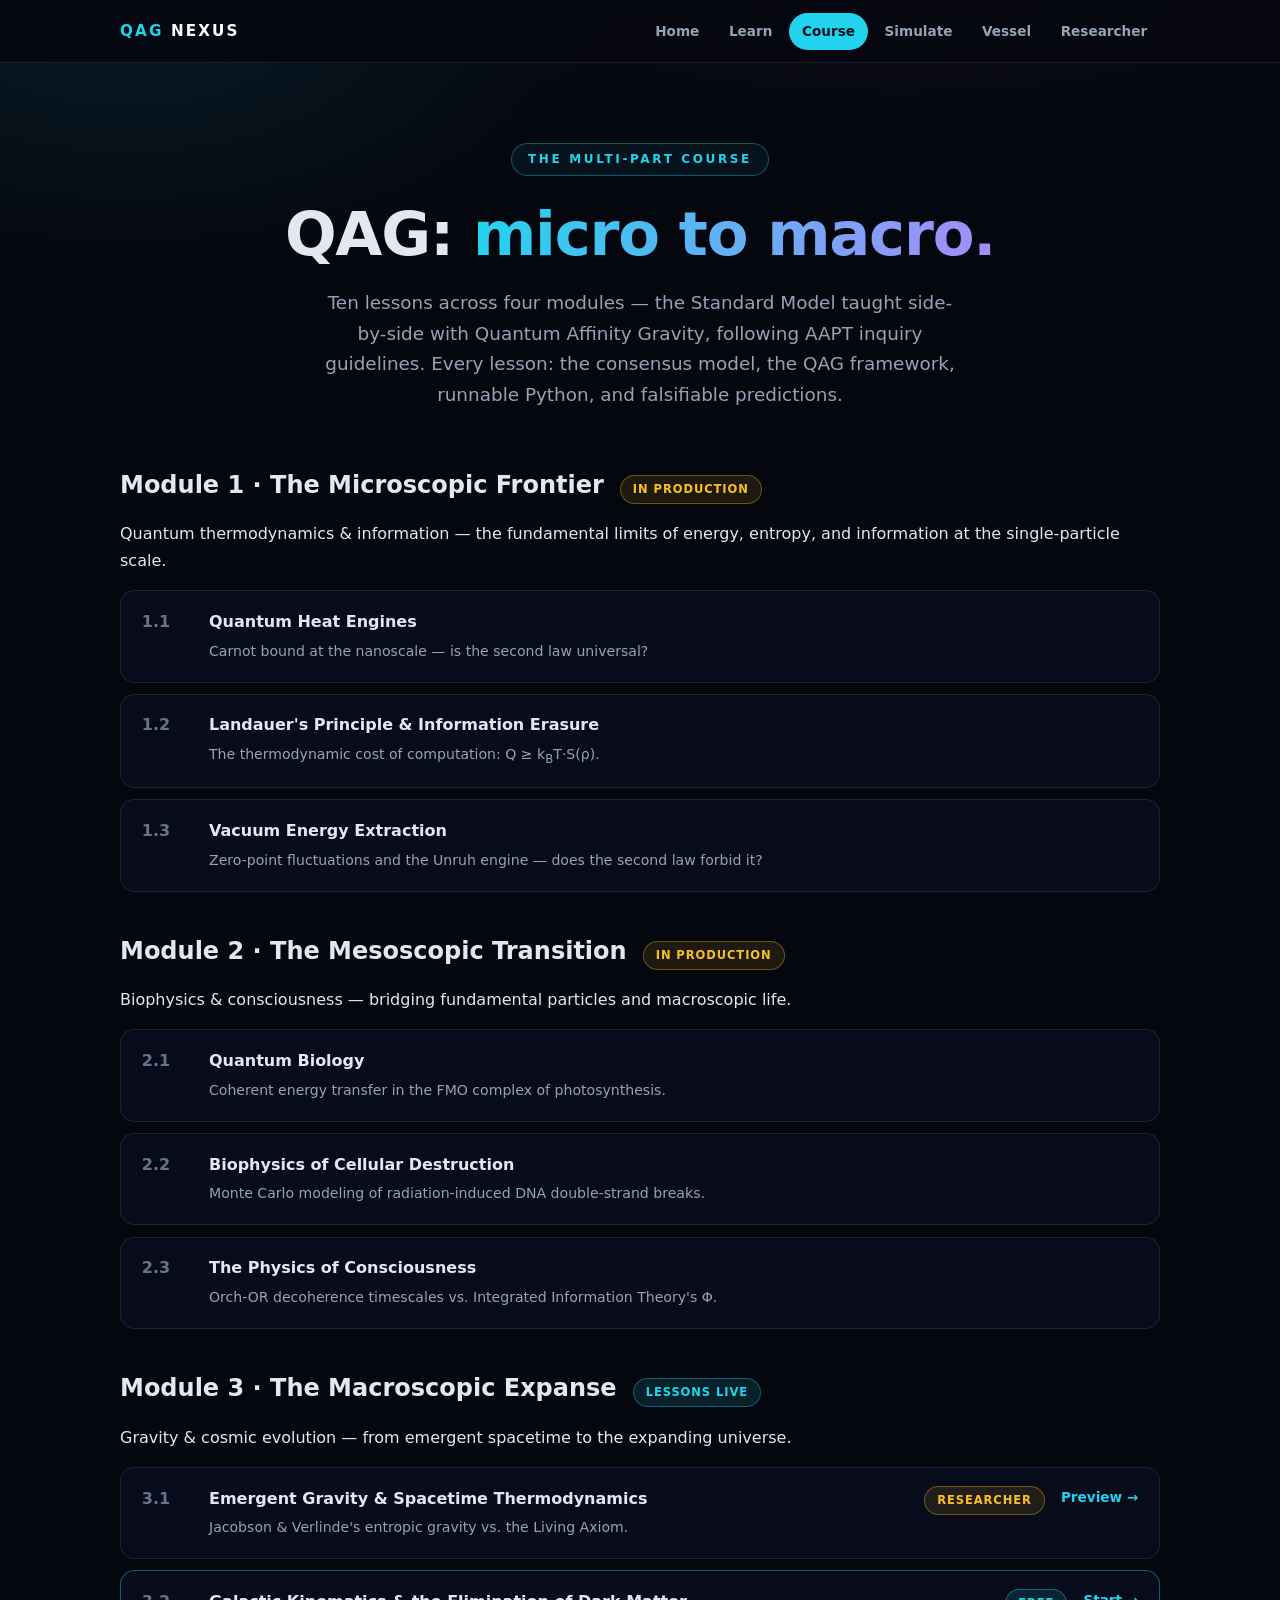
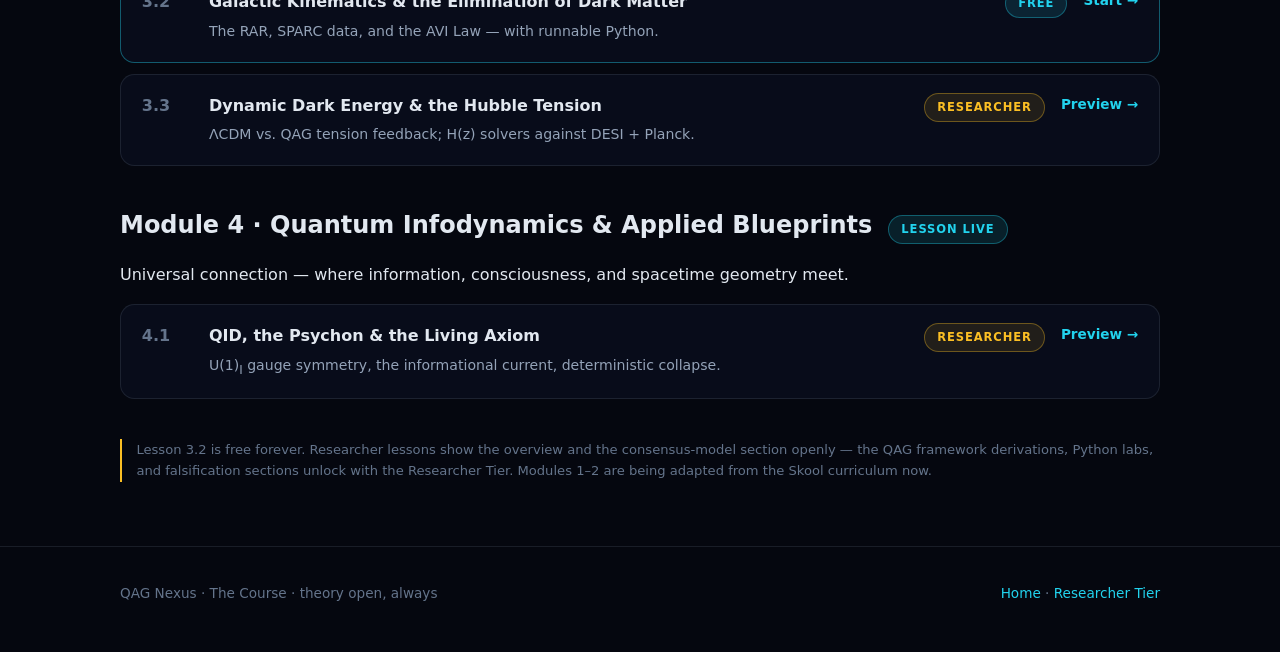
==== course.html @ 3c5d2d1f "QAG Nexus site: all pages, course, research validation section" ====
<!DOCTYPE html>
<html lang="en">
<head>
<meta charset="UTF-8">
<meta name="viewport" content="width=device-width, initial-scale=1.0">
<title>The Course — QAG Nexus</title>
<meta name="description" content="QAG: Micro to Macro — the full multi-part physics course. Standard Model side-by-side with Quantum Affinity Gravity.">
<link rel="stylesheet" href="../nexus.css">
<style>
.mod { margin-bottom: 2.5rem; }
.mod-head { display:flex; align-items:baseline; gap:1rem; flex-wrap:wrap; margin-bottom:1rem; }
.mod-head h2 { margin:0; }
.lesson { display:flex; gap:1rem; align-items:flex-start; padding:1.1rem 1.3rem; border:1px solid var(--line); border-radius:0.9rem; margin-bottom:0.7rem; background:rgba(13,19,38,0.5); }
.lesson .n { font-weight:800; color:var(--dim); min-width:3.2rem; }
.lesson .t { flex:1; }
.lesson .t b { display:block; margin-bottom:0.15rem; }
.lesson .t span { color:var(--muted); font-size:0.88rem; }
.lesson a.lgo { white-space:nowrap; font-size:0.85rem; font-weight:700; }
</style>
</head>
<body>
<script src="../nav.js"></script>

<header class="hero wrap" style="padding-bottom:1.5rem">
  <span class="eyebrow">The multi-part course</span>
  <h1>QAG: <span class="grad">micro to macro.</span></h1>
  <p class="lede">Ten lessons across four modules — the Standard Model taught side-by-side with Quantum Affinity Gravity, following AAPT inquiry guidelines. Every lesson: the consensus model, the QAG framework, runnable Python, and falsifiable predictions.</p>
</header>

<main class="wrap">
  <section class="mod">
    <div class="mod-head"><h2>Module 1 · The Microscopic Frontier</h2><span class="pill soon">IN PRODUCTION</span></div>
    <p class="sub">Quantum thermodynamics &amp; information — the fundamental limits of energy, entropy, and information at the single-particle scale.</p>
    <div class="lesson"><div class="n">1.1</div><div class="t"><b>Quantum Heat Engines</b><span>Carnot bound at the nanoscale — is the second law universal?</span></div></div>
    <div class="lesson"><div class="n">1.2</div><div class="t"><b>Landauer's Principle &amp; Information Erasure</b><span>The thermodynamic cost of computation: Q ≥ k<sub>B</sub>T·S(ρ).</span></div></div>
    <div class="lesson"><div class="n">1.3</div><div class="t"><b>Vacuum Energy Extraction</b><span>Zero-point fluctuations and the Unruh engine — does the second law forbid it?</span></div></div>
  </section>

  <section class="mod">
    <div class="mod-head"><h2>Module 2 · The Mesoscopic Transition</h2><span class="pill soon">IN PRODUCTION</span></div>
    <p class="sub">Biophysics &amp; consciousness — bridging fundamental particles and macroscopic life.</p>
    <div class="lesson"><div class="n">2.1</div><div class="t"><b>Quantum Biology</b><span>Coherent energy transfer in the FMO complex of photosynthesis.</span></div></div>
    <div class="lesson"><div class="n">2.2</div><div class="t"><b>Biophysics of Cellular Destruction</b><span>Monte Carlo modeling of radiation-induced DNA double-strand breaks.</span></div></div>
    <div class="lesson"><div class="n">2.3</div><div class="t"><b>The Physics of Consciousness</b><span>Orch-OR decoherence timescales vs. Integrated Information Theory's Φ.</span></div></div>
  </section>

  <section class="mod">
    <div class="mod-head"><h2>Module 3 · The Macroscopic Expanse</h2><span class="pill live">LESSONS LIVE</span></div>
    <p class="sub">Gravity &amp; cosmic evolution — from emergent spacetime to the expanding universe.</p>
    <div class="lesson"><div class="n">3.1</div><div class="t"><b>Emergent Gravity &amp; Spacetime Thermodynamics</b><span>Jacobson &amp; Verlinde's entropic gravity vs. the Living Axiom.</span></div><span class="pill soon">RESEARCHER</span><a class="lgo" href="lessons/31.html">Preview →</a></div>
    <div class="lesson" style="border-color:rgba(34,211,238,0.4)"><div class="n">3.2</div><div class="t"><b>Galactic Kinematics &amp; the Elimination of Dark Matter</b><span>The RAR, SPARC data, and the AVI Law — with runnable Python.</span></div><span class="pill live">FREE</span><a class="lgo" href="lessons/32.html">Start →</a></div>
    <div class="lesson"><div class="n">3.3</div><div class="t"><b>Dynamic Dark Energy &amp; the Hubble Tension</b><span>ΛCDM vs. QAG tension feedback; H(z) solvers against DESI + Planck.</span></div><span class="pill soon">RESEARCHER</span><a class="lgo" href="lessons/33.html">Preview →</a></div>
  </section>

  <section class="mod">
    <div class="mod-head"><h2>Module 4 · Quantum Infodynamics &amp; Applied Blueprints</h2><span class="pill live">LESSON LIVE</span></div>
    <p class="sub">Universal connection — where information, consciousness, and spacetime geometry meet.</p>
    <div class="lesson"><div class="n">4.1</div><div class="t"><b>QID, the Psychon &amp; the Living Axiom</b><span>U(1)<sub>I</sub> gauge symmetry, the informational current, deterministic collapse.</span></div><span class="pill soon">RESEARCHER</span><a class="lgo" href="lessons/41.html">Preview →</a></div>
  </section>

  <p class="honest">Lesson 3.2 is free forever. Researcher lessons show the overview and the consensus-model section openly — the QAG framework derivations, Python labs, and falsification sections unlock with the Researcher Tier. Modules 1–2 are being adapted from the Skool curriculum now.</p>
</main>

<footer>
  <div class="wrap">
    <span>QAG Nexus · The Course · theory open, always</span>
    <span><a href="../index.html">Home</a> · <a href="../research.html">Researcher Tier</a></span>
  </div>
</footer>
</body>
</html>
---- nexus.css ----
/* QAG Nexus — dark cosmic design system */
:root {
  --bg: #05070f;
  --bg2: #0a0e1c;
  --panel: #0d1326;
  --line: rgba(148, 163, 184, 0.14);
  --cyan: #22d3ee;
  --violet: #a78bfa;
  --gold: #fbbf24;
  --text: #e2e8f0;
  --muted: #94a3b8;
  --dim: #64748b;
}
* { box-sizing: border-box; }
html { scroll-behavior: smooth; }
body {
  margin: 0;
  background: radial-gradient(1200px 600px at 70% -10%, rgba(167, 139, 250, 0.12), transparent 60%),
              radial-gradient(900px 500px at 10% 0%, rgba(34, 211, 238, 0.10), transparent 55%),
              var(--bg);
  color: var(--text);
  font-family: "Inter", system-ui, -apple-system, "Segoe UI", sans-serif;
  line-height: 1.65;
  -webkit-font-smoothing: antialiased;
}
a { color: var(--cyan); text-decoration: none; }
a:hover { text-decoration: underline; }
.wrap { max-width: 1080px; margin: 0 auto; padding: 0 1.25rem; }

/* Nav */
.nav {
  position: sticky; top: 0; z-index: 50;
  backdrop-filter: blur(14px);
  background: rgba(5, 7, 15, 0.82);
  border-bottom: 1px solid var(--line);
}
.nav-inner { display: flex; align-items: center; gap: 1rem; padding: 0.8rem 1.25rem; max-width: 1080px; margin: 0 auto; }
.brand { font-weight: 800; letter-spacing: 0.14em; font-size: 0.95rem; color: #fff; }
.brand .q { color: var(--cyan); }
.nav-links { display: flex; gap: 0.25rem; margin-left: auto; flex-wrap: wrap; }
.nav-links a {
  color: var(--muted); padding: 0.45rem 0.8rem; border-radius: 999px;
  font-size: 0.85rem; font-weight: 600; text-decoration: none;
}
.nav-links a:hover { color: #fff; background: rgba(148,163,184,0.10); text-decoration: none; }
.nav-links a.active { color: #04121a; background: var(--cyan); }

/* Hero */
.hero { padding: 5rem 0 3.5rem; text-align: center; }
.eyebrow {
  display: inline-block; font-size: 0.75rem; font-weight: 700; letter-spacing: 0.22em;
  text-transform: uppercase; color: var(--cyan);
  border: 1px solid rgba(34,211,238,0.35); border-radius: 999px; padding: 0.35rem 1rem;
  margin-bottom: 1.5rem; background: rgba(34,211,238,0.06);
}
h1 { font-size: clamp(2.2rem, 6vw, 3.8rem); line-height: 1.12; margin: 0 0 1.25rem; letter-spacing: -0.02em; }
h1 .grad { background: linear-gradient(100deg, var(--cyan), var(--violet)); -webkit-background-clip: text; background-clip: text; color: transparent; }
.lede { font-size: 1.15rem; color: var(--muted); max-width: 640px; margin: 0 auto 2rem; }
.cta-row { display: flex; gap: 0.9rem; justify-content: center; flex-wrap: wrap; }
.btn {
  display: inline-block; padding: 0.85rem 1.9rem; border-radius: 999px;
  font-weight: 700; font-size: 0.95rem; text-decoration: none; border: 1px solid transparent;
}
.btn:hover { text-decoration: none; transform: translateY(-1px); }
.btn-primary { background: #fff; color: #0a0e1c; }
.btn-ghost { border-color: var(--line); color: var(--text); background: rgba(148,163,184,0.06); }

/* Cards & sections */
.section { padding: 3rem 0; }
.section h2 { font-size: 1.7rem; margin: 0 0 0.6rem; letter-spacing: -0.01em; }
.section .sub { color: var(--muted); margin: 0 0 2rem; max-width: 680px; }
.grid { display: grid; gap: 1.1rem; }
.grid-3 { grid-template-columns: repeat(auto-fit, minmax(260px, 1fr)); }
.grid-2 { grid-template-columns: repeat(auto-fit, minmax(320px, 1fr)); }
.card {
  background: linear-gradient(180deg, rgba(20,28,52,0.65), rgba(10,14,28,0.65));
  border: 1px solid var(--line); border-radius: 1.1rem; padding: 1.6rem;
}
.card h3 { margin: 0 0 0.5rem; font-size: 1.1rem; }
.card p { color: var(--muted); margin: 0 0 1rem; font-size: 0.95rem; }
.card .tag { font-size: 0.72rem; font-weight: 700; letter-spacing: 0.14em; text-transform: uppercase; color: var(--violet); }
.card .tag.cyan { color: var(--cyan); }
.card .tag.gold { color: var(--gold); }

/* Equation blocks */
.eq {
  background: #070b16; border: 1px solid var(--line); border-radius: 0.9rem;
  padding: 1.4rem; margin: 1.4rem 0; overflow-x: auto; text-align: center;
}
.eq + .plain { color: var(--muted); font-size: 0.98rem; }
.chapter { margin-bottom: 3.5rem; }
.chapter .num { color: var(--dim); font-weight: 700; letter-spacing: 0.2em; font-size: 0.78rem; text-transform: uppercase; }

/* Simulator */
.sim-layout { display: grid; gap: 1.2rem; grid-template-columns: 1fr; }
@media (min-width: 860px) { .sim-layout { grid-template-columns: 320px 1fr; } }
.controls .ctl { margin-bottom: 1.2rem; }
.controls label { display: flex; justify-content: space-between; font-size: 0.85rem; font-weight: 600; color: var(--muted); margin-bottom: 0.4rem; }
.controls label output { color: var(--cyan); font-variant-numeric: tabular-nums; }
input[type="range"] { width: 100%; accent-color: var(--cyan); }
canvas#curve { width: 100%; height: 380px; display: block; background: #070b16; border: 1px solid var(--line); border-radius: 0.9rem; }
.presets { display: flex; gap: 0.6rem; flex-wrap: wrap; margin-bottom: 1rem; }
.chip { border: 1px solid var(--line); background: rgba(148,163,184,0.06); color: var(--text); border-radius: 999px; padding: 0.4rem 1rem; font-size: 0.82rem; font-weight: 600; cursor: pointer; }
.chip:hover, .chip.on { border-color: var(--cyan); color: var(--cyan); }
.honest { font-size: 0.82rem; color: var(--dim); border-left: 2px solid var(--gold); padding-left: 0.9rem; margin-top: 1.2rem; }

/* Pricing */
.price { font-size: 2.2rem; font-weight: 800; margin: 0.4rem 0; }
.price small { font-size: 0.95rem; color: var(--muted); font-weight: 500; }
.feat { list-style: none; padding: 0; margin: 1rem 0 1.4rem; }
.feat li { padding: 0.35rem 0; color: var(--muted); font-size: 0.93rem; }
.feat li::before { content: "✓ "; color: var(--cyan); font-weight: 700; }
.feat li.soon::before { content: "◷ "; color: var(--gold); }

/* Footer */
footer { border-top: 1px solid var(--line); margin-top: 4rem; padding: 2.2rem 0 3rem; color: var(--dim); font-size: 0.85rem; }
footer .wrap { display: flex; gap: 1.5rem; flex-wrap: wrap; align-items: center; justify-content: space-between; }

/* Status pill */
.pill { display: inline-block; font-size: 0.72rem; font-weight: 700; padding: 0.25rem 0.75rem; border-radius: 999px; letter-spacing: 0.08em; }
.pill.live { background: rgba(34,211,238,0.12); color: var(--cyan); border: 1px solid rgba(34,211,238,0.35); }
.pill.soon { background: rgba(251,191,36,0.10); color: var(--gold); border: 1px solid rgba(251,191,36,0.35); }

/* Vessel table */
.vtable { width: 100%; border-collapse: collapse; font-size: 0.88rem; }
.vtable th, .vtable td { text-align: left; padding: 0.6rem 0.8rem; border-bottom: 1px solid var(--line); }
.vtable th { color: var(--dim); font-weight: 600; font-size: 0.75rem; text-transform: uppercase; letter-spacing: 0.1em; }
.vtable td.num { font-variant-numeric: tabular-nums; color: var(--cyan); }
.const-grid { display: grid; grid-template-columns: repeat(auto-fit, minmax(180px, 1fr)); gap: 1rem; margin-bottom: 1.6rem; }
.const { background: #070b16; border: 1px solid var(--line); border-radius: 0.9rem; padding: 1.1rem; }
.const .k { font-size: 0.72rem; color: var(--dim); text-transform: uppercase; letter-spacing: 0.12em; }
.const .v { font-size: 1.25rem; font-weight: 700; color: var(--cyan); font-variant-numeric: tabular-nums; }
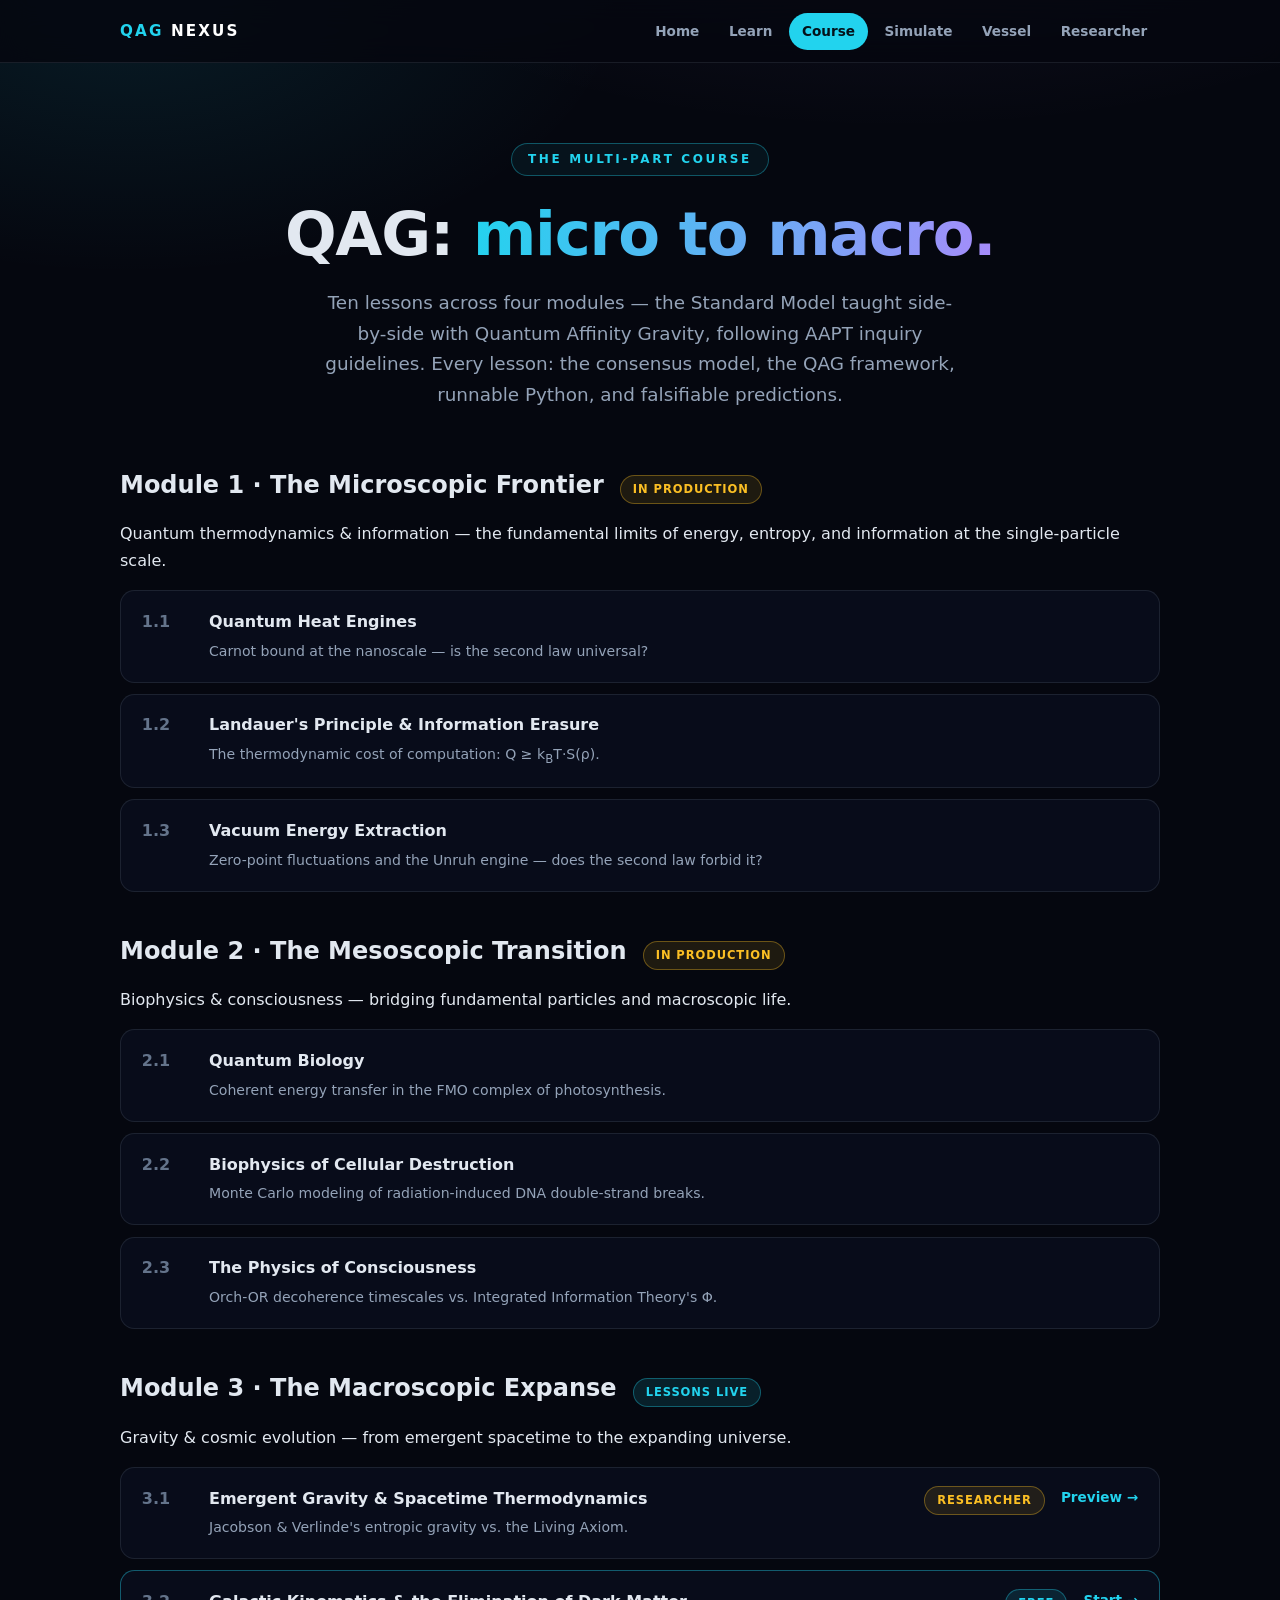
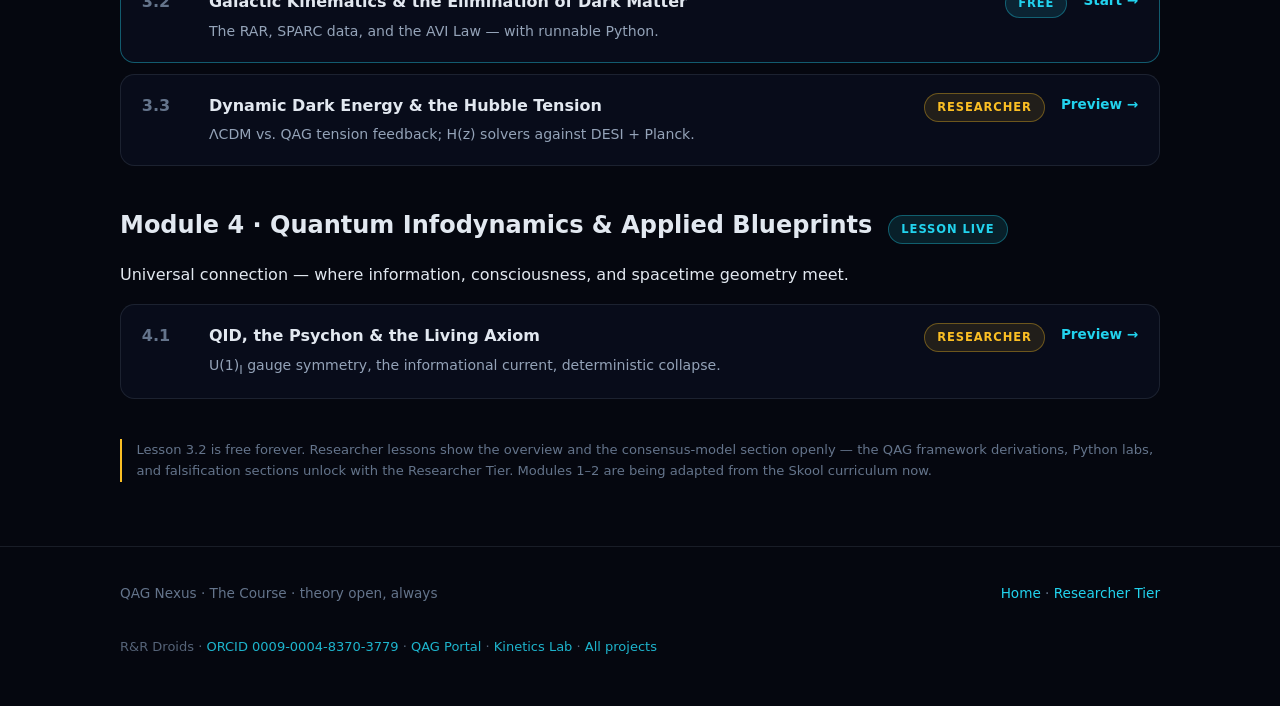
==== commit ec7af69f: "Footers: add R&R Droids ORCID + cross-project links" ====
--- a/course.html
+++ b/course.html
@@ -17,6 +17,15 @@
 .lesson .t span { color:var(--muted); font-size:0.88rem; }
 .lesson a.lgo { white-space:nowrap; font-size:0.85rem; font-weight:700; }
 </style>
+<link rel="icon" type="image/svg+xml" href="favicon.svg">
+<meta name="theme-color" content="#05070f">
+<meta property="og:title" content="The Course — QAG Nexus">
+<meta property="og:description" content="QAG: Micro to Macro — the full multi-part physics course. Standard Model side-by-side with Quantum Affinity Gravity.">
+<meta property="og:type" content="website">
+<meta property="og:url" content="https://qag-nexus.vercel.app/course.html">
+<meta name="twitter:card" content="summary">
+<meta name="twitter:title" content="The Course — QAG Nexus">
+<meta name="twitter:description" content="QAG: Micro to Macro — the full multi-part physics course. Standard Model side-by-side with Quantum Affinity Gravity.">
 </head>
 <body>
 <script src="../nav.js"></script>
@@ -65,6 +74,7 @@
   <div class="wrap">
     <span>QAG Nexus · The Course · theory open, always</span>
     <span><a href="../index.html">Home</a> · <a href="../research.html">Researcher Tier</a></span>
+    <div style="margin-top:8px;font-size:13px;opacity:.85">R&amp;R Droids · <a href="https://orcid.org/0009-0004-8370-3779">ORCID 0009-0004-8370-3779</a> · <a href="https://quantum-affinity-gravity.vercel.app">QAG Portal</a> · <a href="https://qag-kinetics-lab-qag-works.vercel.app">Kinetics Lab</a> · <a href="https://qag-works-hub-qag-works.vercel.app">All projects</a></div>
   </div>
 </footer>
 </body>
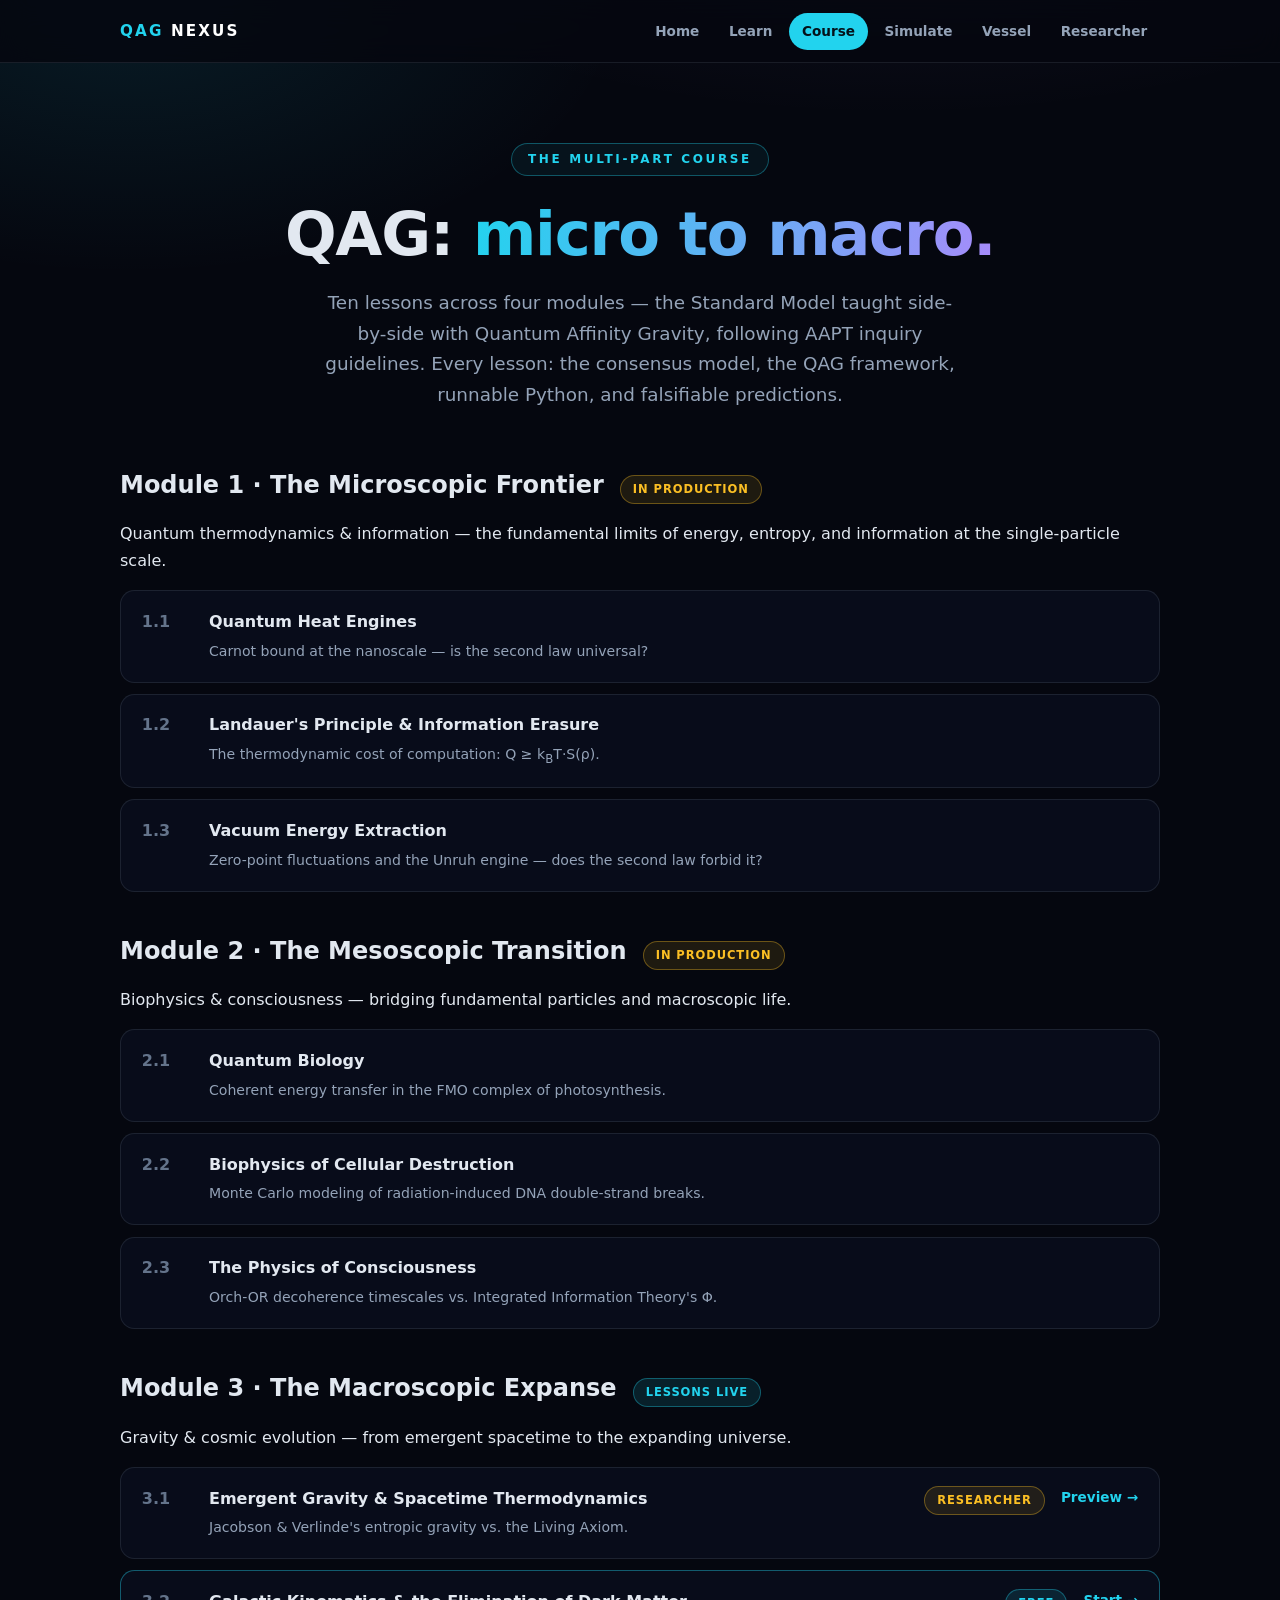
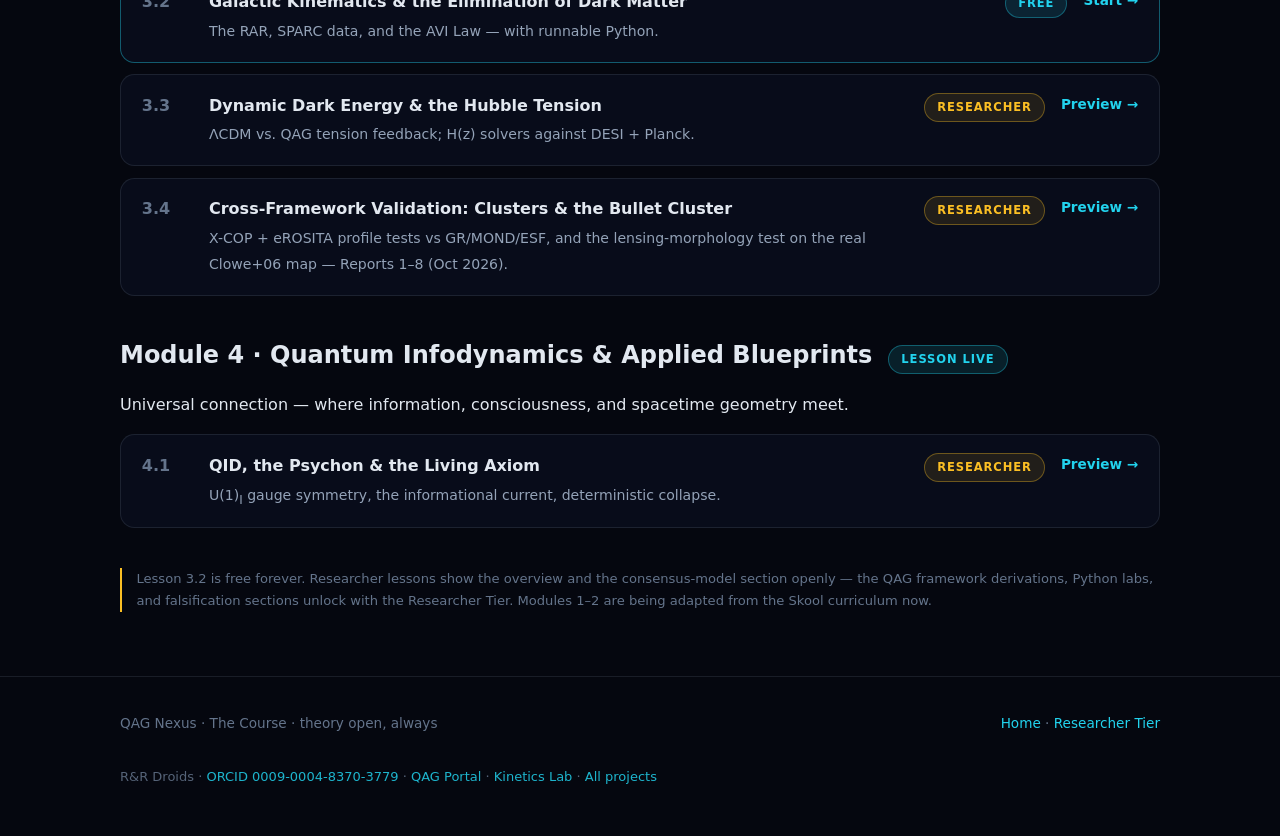
==== commit 1972f2aa: "Nexus: cross-framework validation section (research) + lesson 3.4 entry (course)" ====
--- a/course.html
+++ b/course.html
@@ -59,7 +59,8 @@
     <div class="lesson"><div class="n">3.1</div><div class="t"><b>Emergent Gravity &amp; Spacetime Thermodynamics</b><span>Jacobson &amp; Verlinde's entropic gravity vs. the Living Axiom.</span></div><span class="pill soon">RESEARCHER</span><a class="lgo" href="lessons/31.html">Preview →</a></div>
     <div class="lesson" style="border-color:rgba(34,211,238,0.4)"><div class="n">3.2</div><div class="t"><b>Galactic Kinematics &amp; the Elimination of Dark Matter</b><span>The RAR, SPARC data, and the AVI Law — with runnable Python.</span></div><span class="pill live">FREE</span><a class="lgo" href="lessons/32.html">Start →</a></div>
     <div class="lesson"><div class="n">3.3</div><div class="t"><b>Dynamic Dark Energy &amp; the Hubble Tension</b><span>ΛCDM vs. QAG tension feedback; H(z) solvers against DESI + Planck.</span></div><span class="pill soon">RESEARCHER</span><a class="lgo" href="lessons/33.html">Preview →</a></div>
-  </section>
+<div class="lesson"><div class="n">3.4</div><div class="t"><b>Cross-Framework Validation: Clusters &amp; the Bullet Cluster</b><span>X-COP + eROSITA profile tests vs GR/MOND/ESF, and the lensing-morphology test on the real Clowe+06 map — Reports 1–8 (Oct 2026).</span></div><span class="pill soon">RESEARCHER</span><a class="lgo" href="research.html">Preview →</a></div>
+      </section>
 
   <section class="mod">
     <div class="mod-head"><h2>Module 4 · Quantum Infodynamics &amp; Applied Blueprints</h2><span class="pill live">LESSON LIVE</span></div>
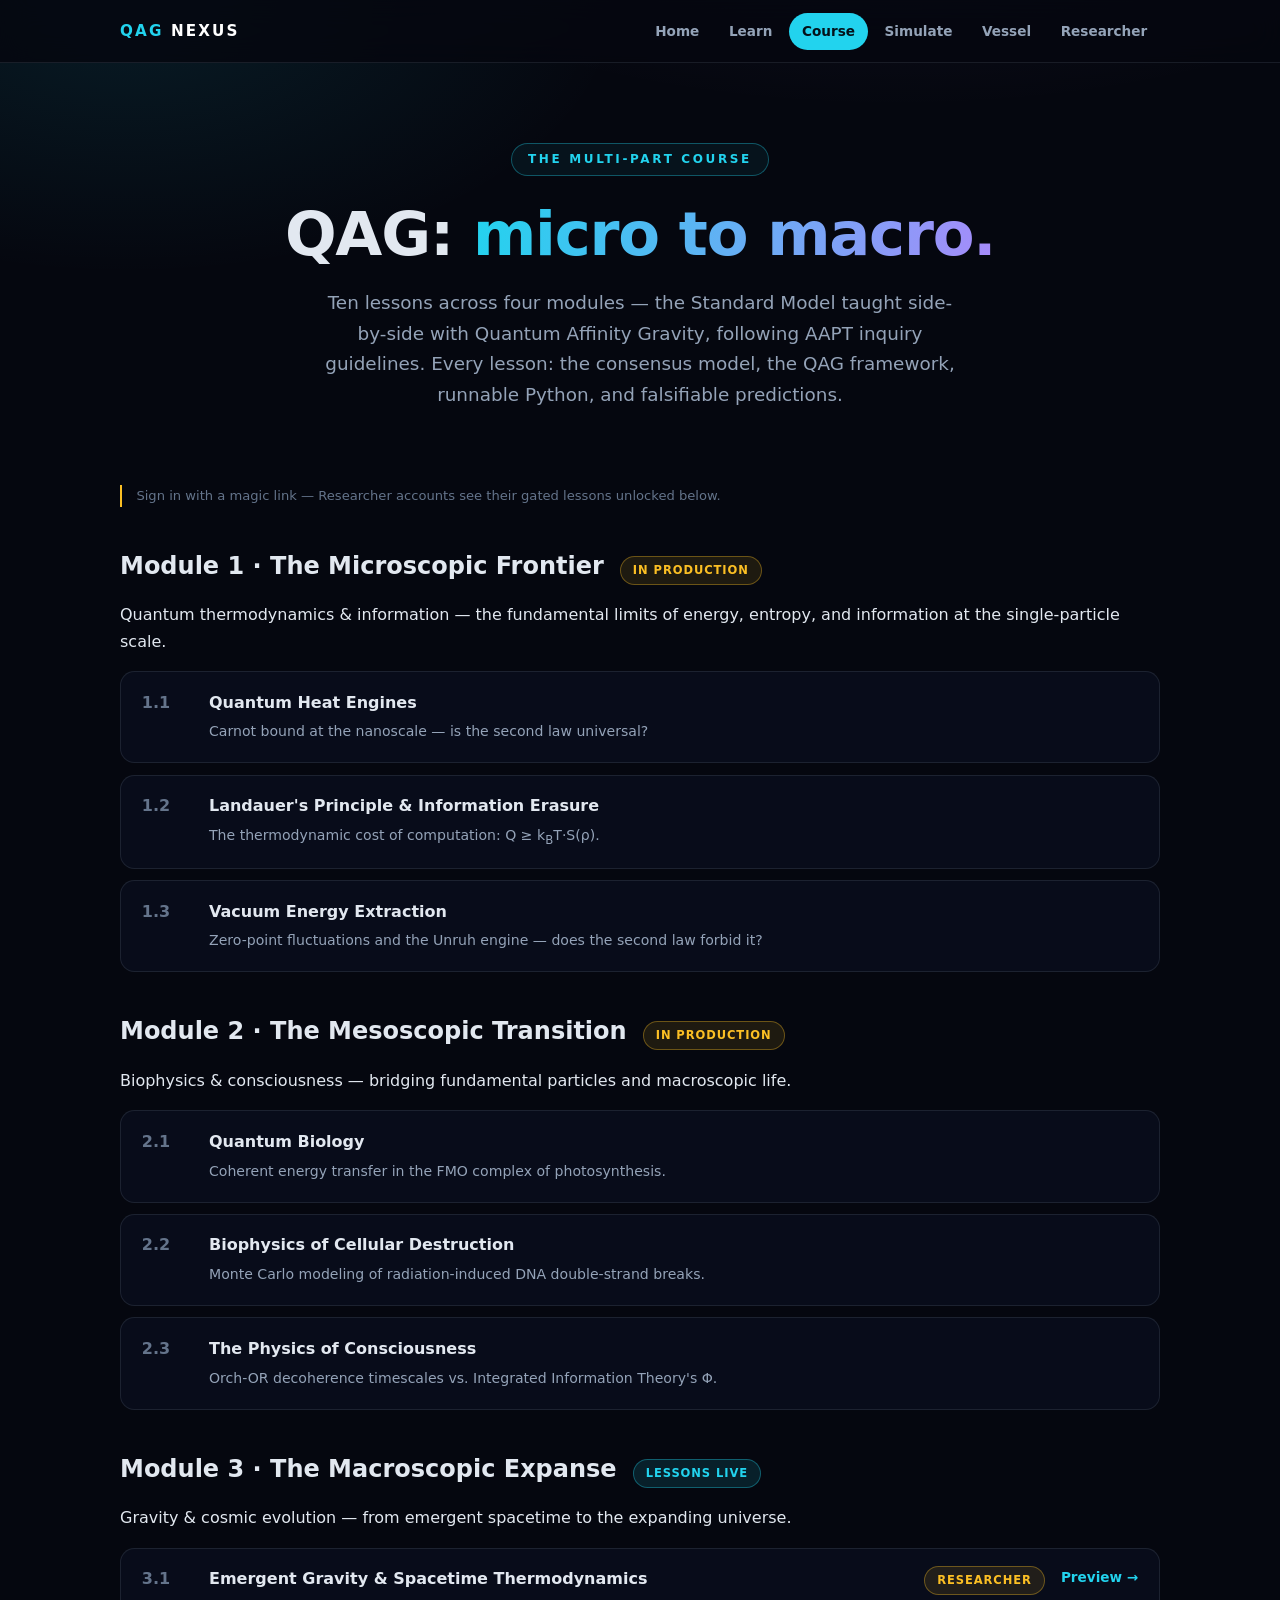
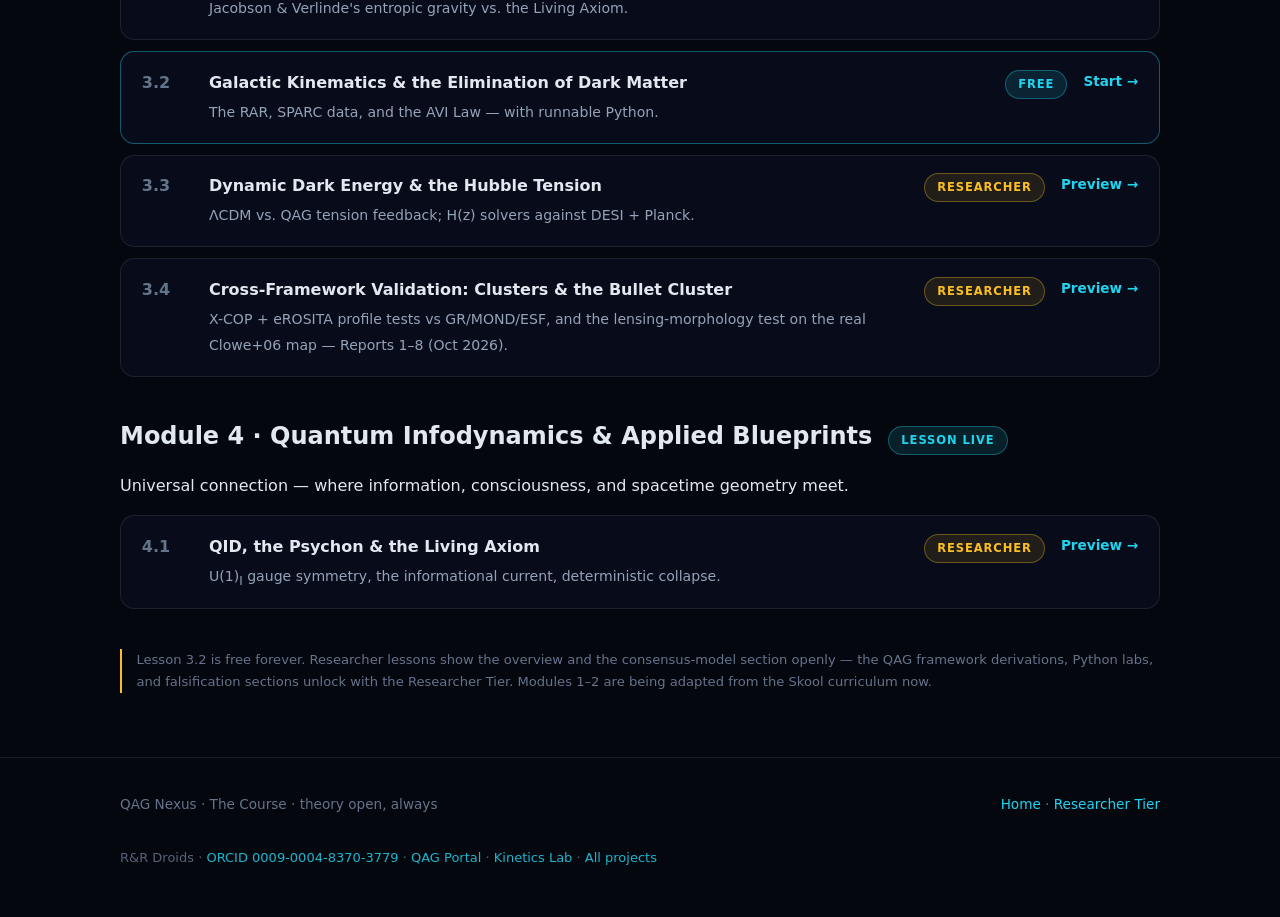
==== commit 1a2ed1a9: "Wire Researcher tier: Supabase auth + hosted telemetry (project live, migration + edge functions dep" ====
--- a/course.html
+++ b/course.html
@@ -6,6 +6,7 @@
 <title>The Course — QAG Nexus</title>
 <meta name="description" content="QAG: Micro to Macro — the full multi-part physics course. Standard Model side-by-side with Quantum Affinity Gravity.">
 <link rel="stylesheet" href="../nexus.css">
+<script>window.NEXUS_SUPABASE = { url: "https://klneswylibiihgdewznx.supabase.co", anonKey: "eyJhbGciOiJIUzI1NiIsInR5cCI6IkpXVCJ9.eyJpc3MiOiJzdXBhYmFzZSIsInJlZiI6ImtsbmVzd3lsaWJpaWhnZGV3em54Iiwicm9sZSI6ImFub24iLCJpYXQiOjE3ODg0NjI1MzYsImV4cCI6MjEwNDAzODUzNn0.OSMPfRUwds0-ZtV1QsxolnqfcRyXzvFnTOl3EVIcD2s" };</script>
 <style>
 .mod { margin-bottom: 2.5rem; }
 .mod-head { display:flex; align-items:baseline; gap:1rem; flex-wrap:wrap; margin-bottom:1rem; }
@@ -37,6 +38,7 @@
 </header>
 
 <main class="wrap">
+  <section class="mod"><div id="nexus-auth"></div><p class="honest" id="nexus-course-note">Sign in with a magic link — Researcher accounts see their gated lessons unlocked below.</p></section>
   <section class="mod">
     <div class="mod-head"><h2>Module 1 · The Microscopic Frontier</h2><span class="pill soon">IN PRODUCTION</span></div>
     <p class="sub">Quantum thermodynamics &amp; information — the fundamental limits of energy, entropy, and information at the single-particle scale.</p>
@@ -78,5 +80,28 @@
     <div style="margin-top:8px;font-size:13px;opacity:.85">R&amp;R Droids · <a href="https://orcid.org/0009-0004-8370-3779">ORCID 0009-0004-8370-3779</a> · <a href="https://quantum-affinity-gravity.vercel.app">QAG Portal</a> · <a href="https://qag-kinetics-lab-qag-works.vercel.app">Kinetics Lab</a> · <a href="https://qag-works-hub-qag-works.vercel.app">All projects</a></div>
   </div>
 </footer>
+
+<script type="module">
+import { mountAuthWidget, fetchTelemetry } from "../js/nexus-auth.js";
+mountAuthWidget("nexus-auth");
+(async () => {
+  try {
+    const t = await fetchTelemetry();
+    if (t && t.tier === "researcher") {
+      document.querySelectorAll(".lesson .pill.soon").forEach((p) => {
+        if (p.textContent.trim() === "RESEARCHER") {
+          p.className = "pill live";
+          p.textContent = "UNLOCKED";
+          const row = p.closest(".lesson");
+          const link = row && row.querySelector("a.lgo");
+          if (link) link.textContent = "Open \u2192";
+        }
+      });
+      const note = document.getElementById("nexus-course-note");
+      if (note) note.textContent = "Researcher tier active — your gated lessons are unlocked below.";
+    }
+  } catch (_) { /* signed out or endpoint hiccup: page stands as-is */ }
+})();
+</script>
 </body>
 </html>
